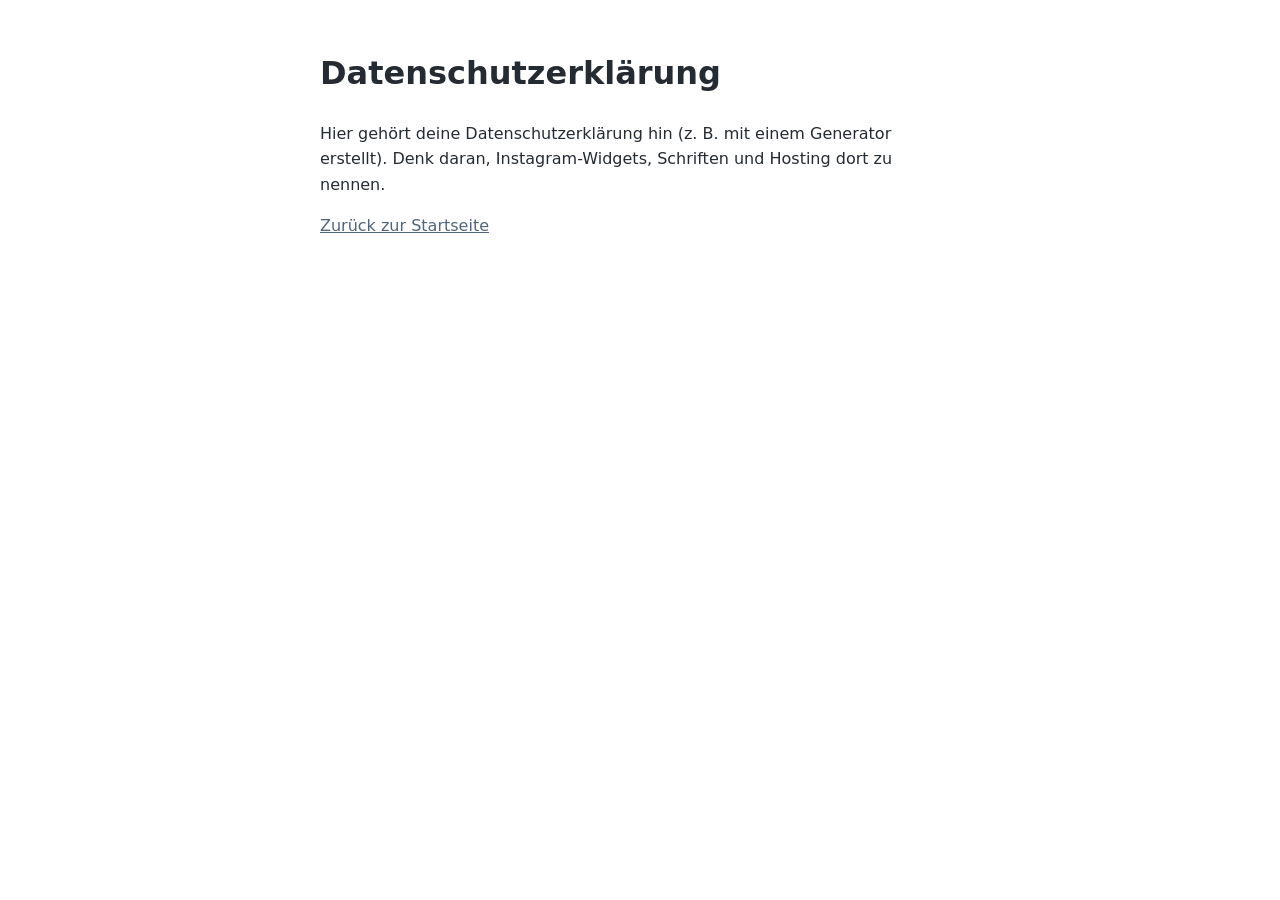
==== datenschutz.html @ 6e49df5f "Add files via upload" ====
<!DOCTYPE html>
<html lang="de"><head><meta charset="utf-8"><meta name="viewport" content="width=device-width, initial-scale=1"><title>Datenschutzerklärung | Ancient Bowls</title>
<style>body{font-family:system-ui,sans-serif;max-width:40rem;margin:3rem auto;padding:0 1.25rem;line-height:1.6;color:#252B33}a{color:#4E657D}</style></head>
<body><h1>Datenschutzerklärung</h1>
<p>Hier gehört deine Datenschutzerklärung hin (z. B. mit einem Generator erstellt). Denk daran, Instagram-Widgets, Schriften und Hosting dort zu nennen.</p>
<p><a href="index.html">Zurück zur Startseite</a></p></body></html>
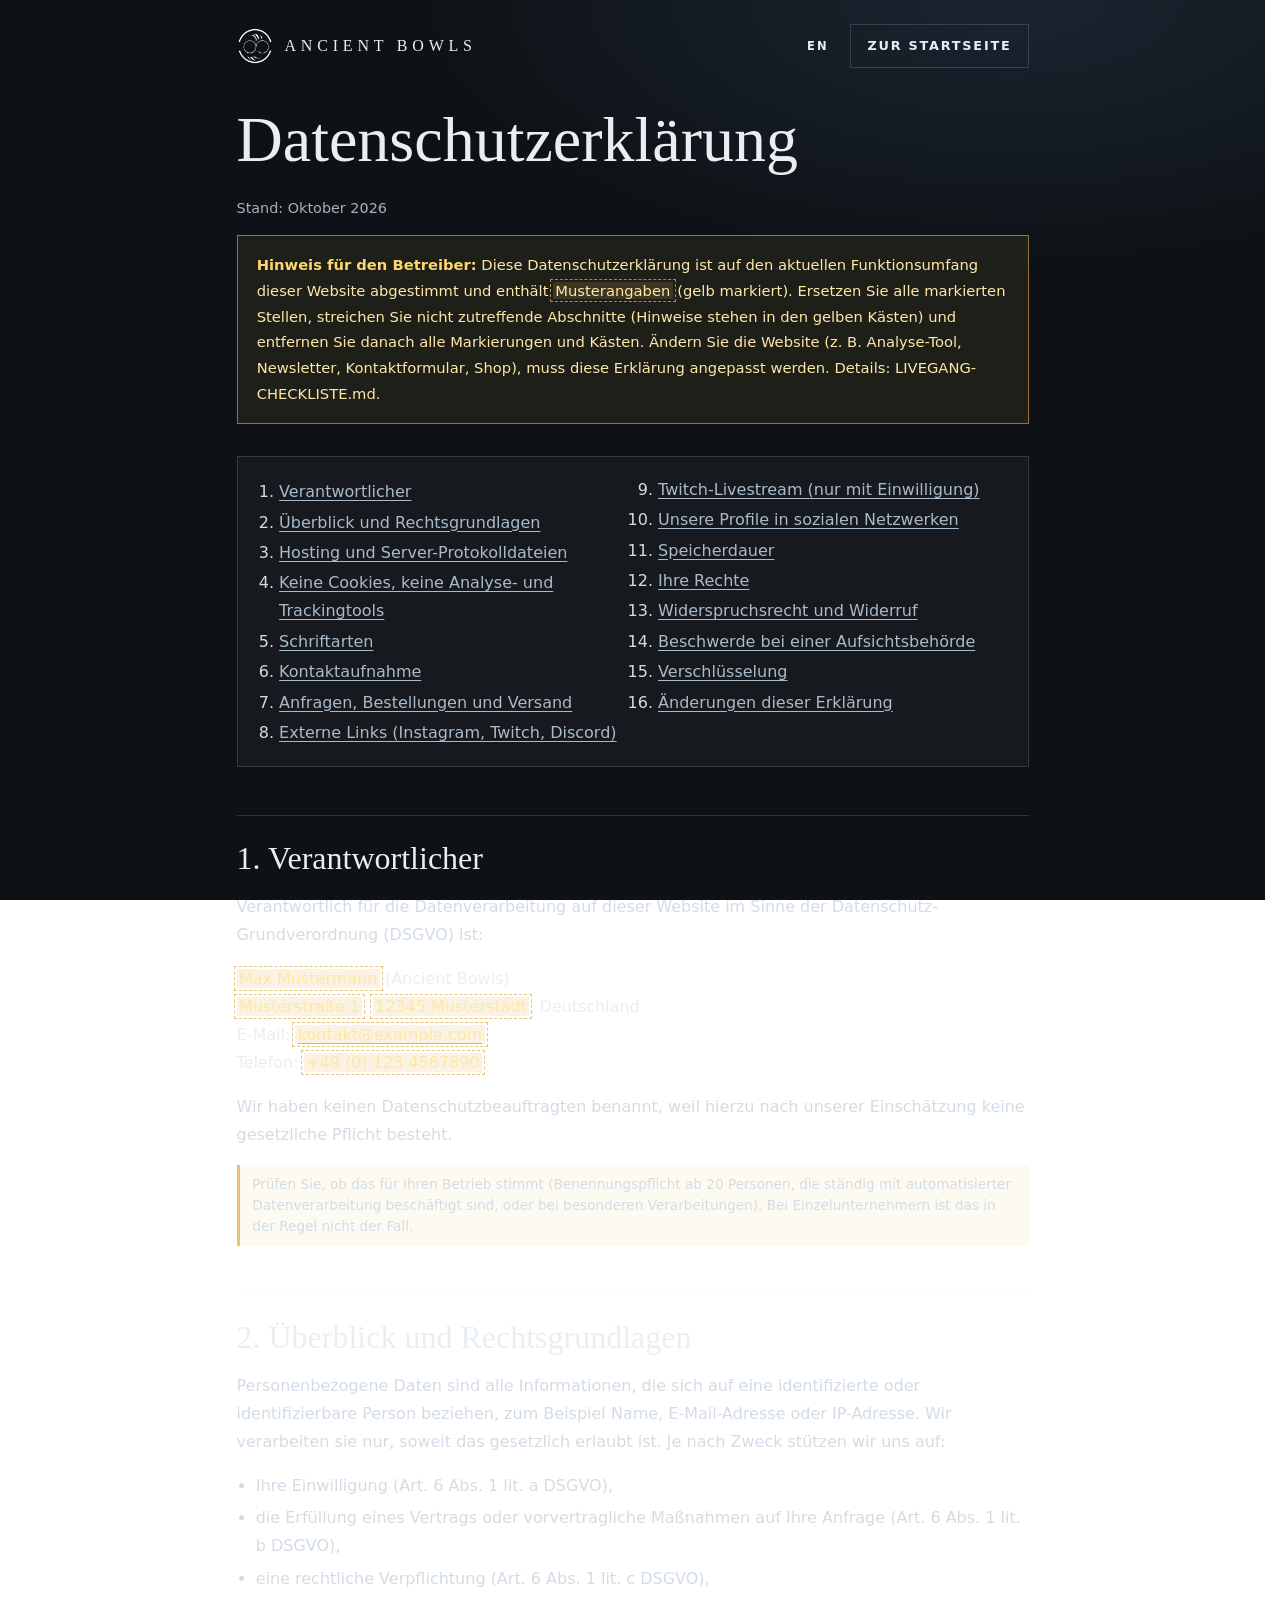
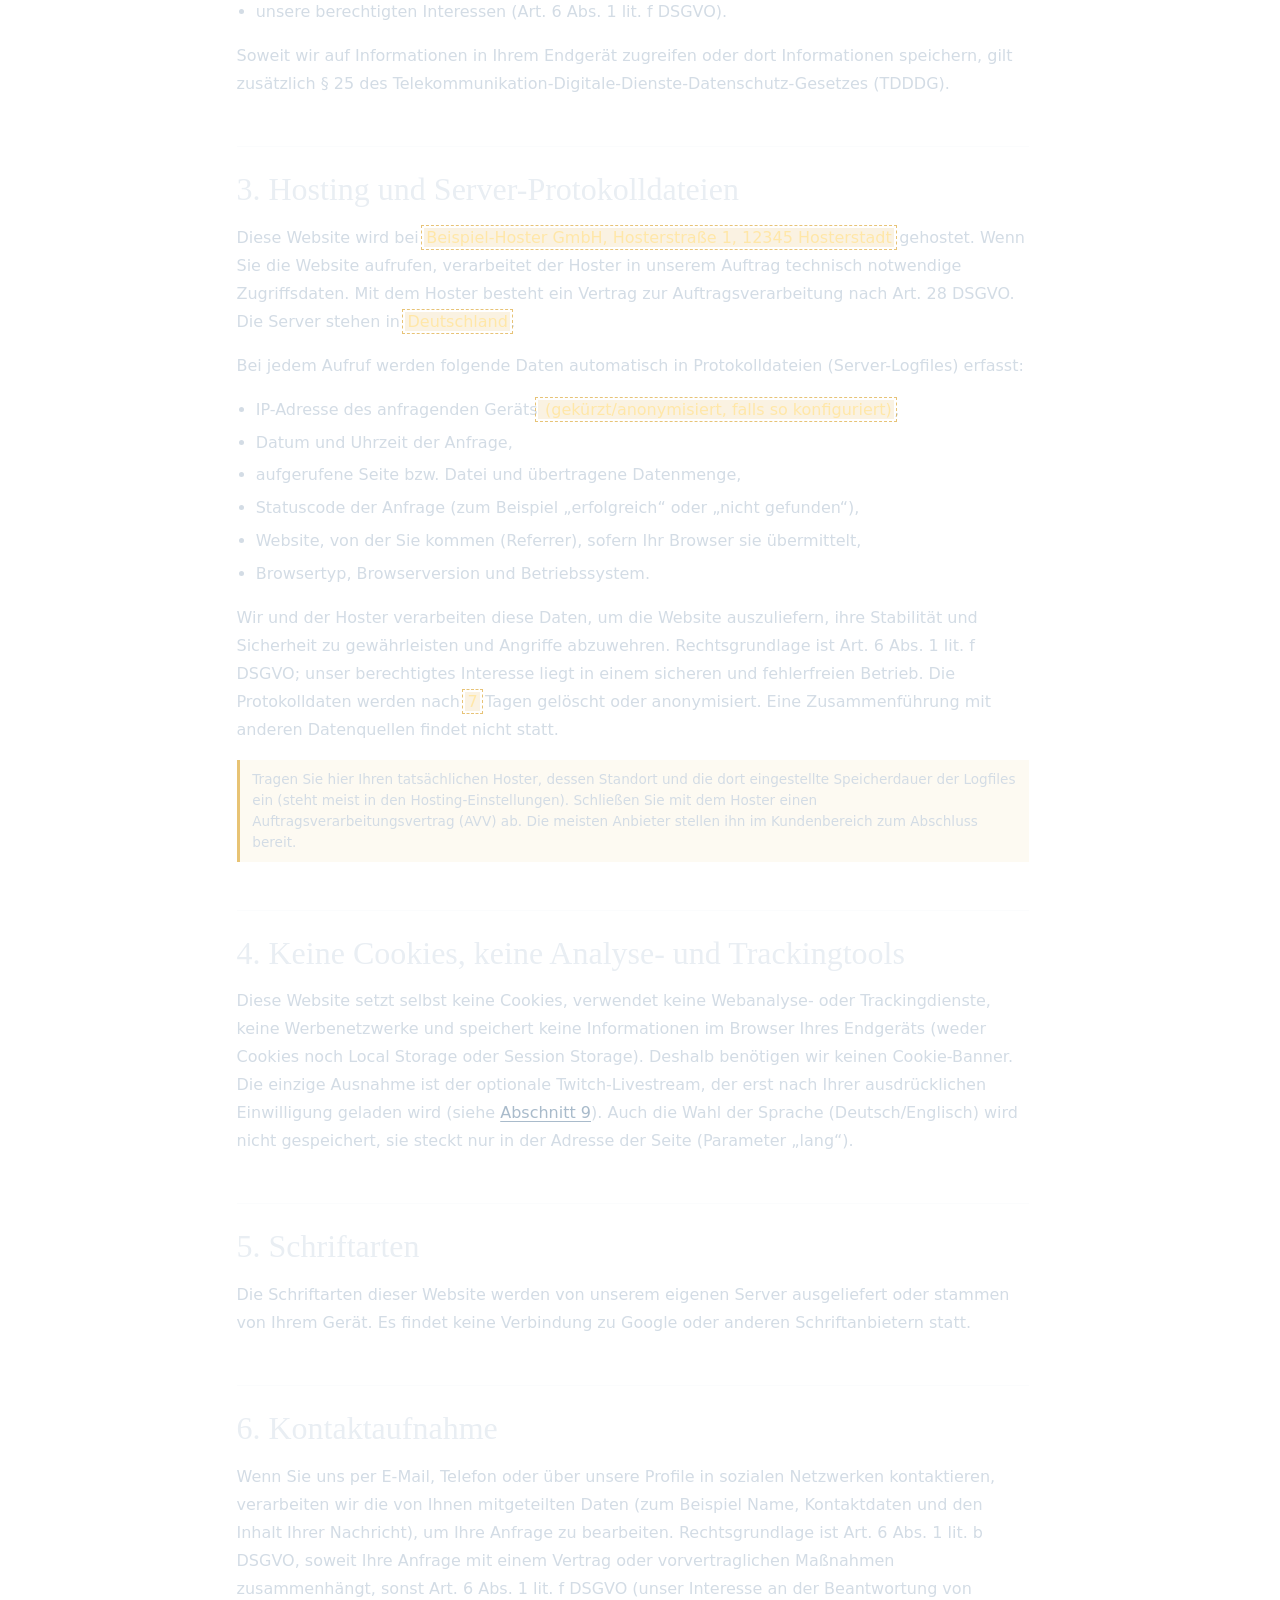
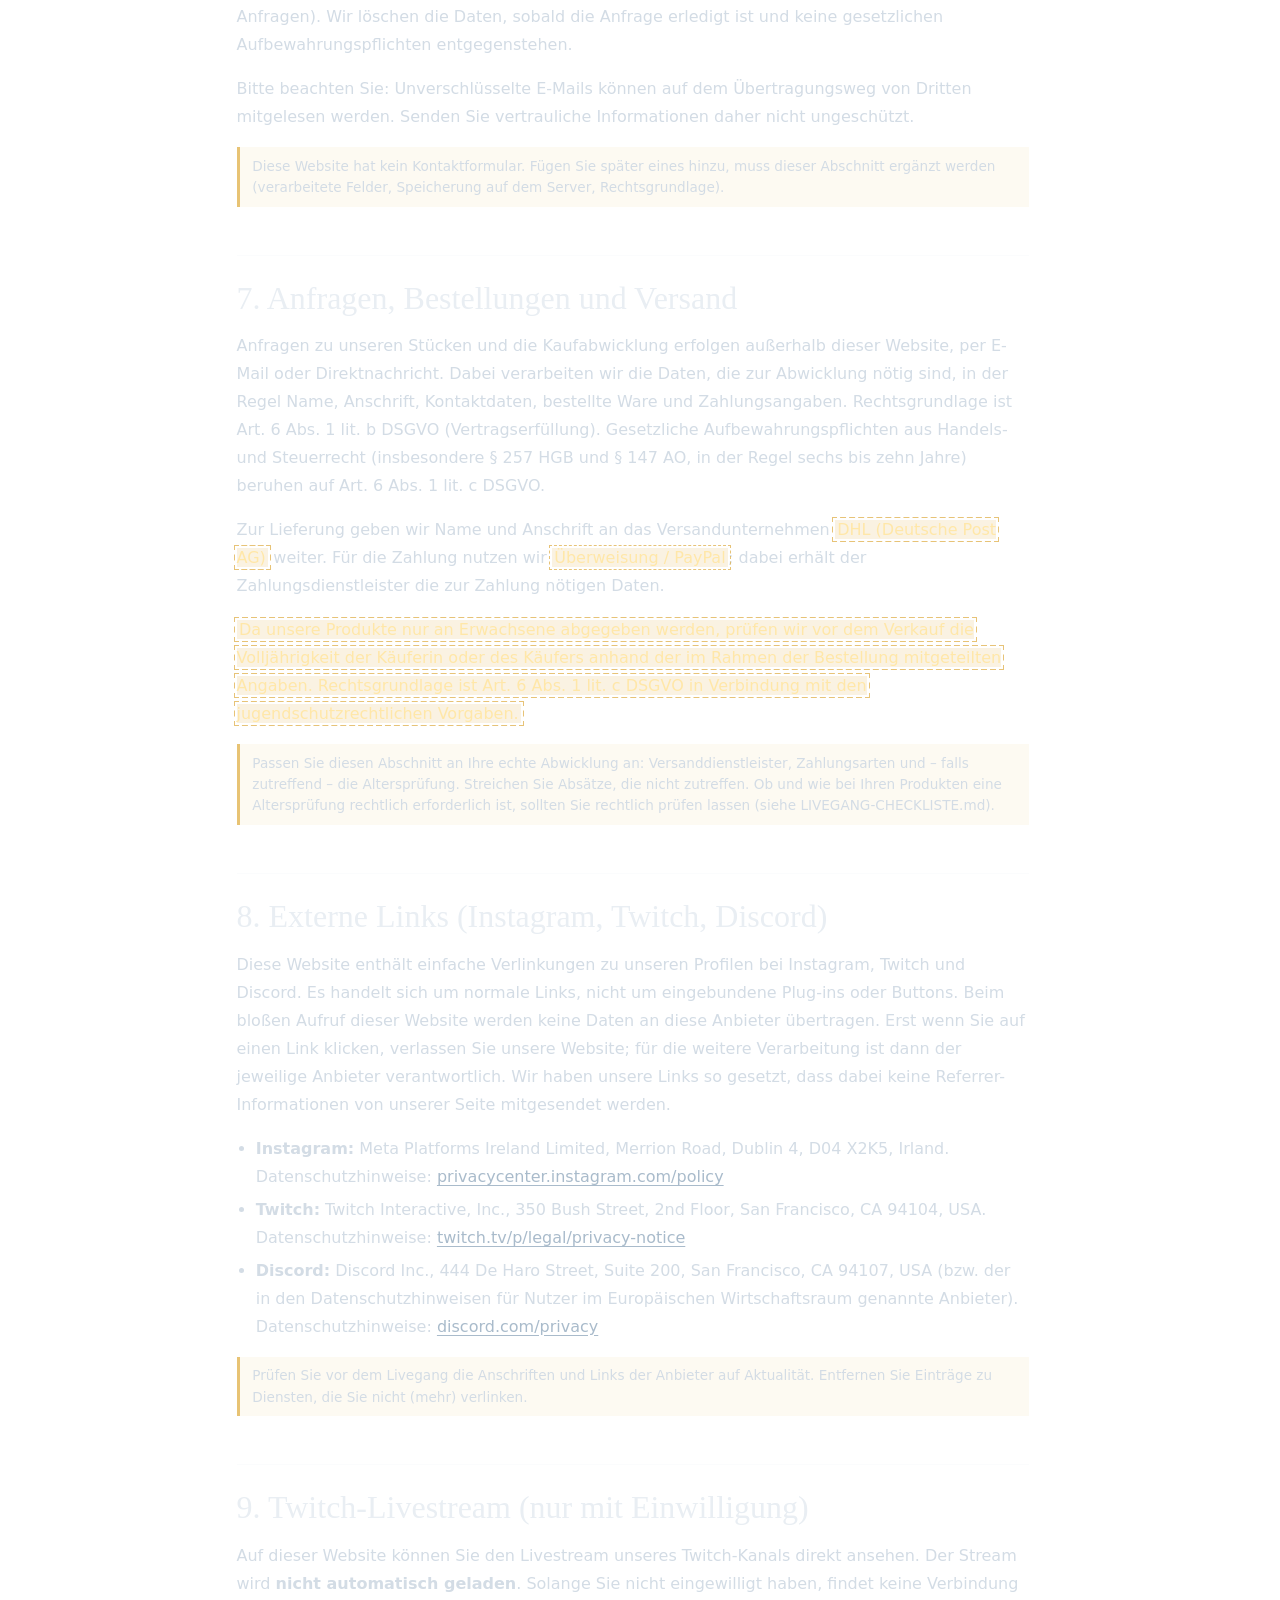
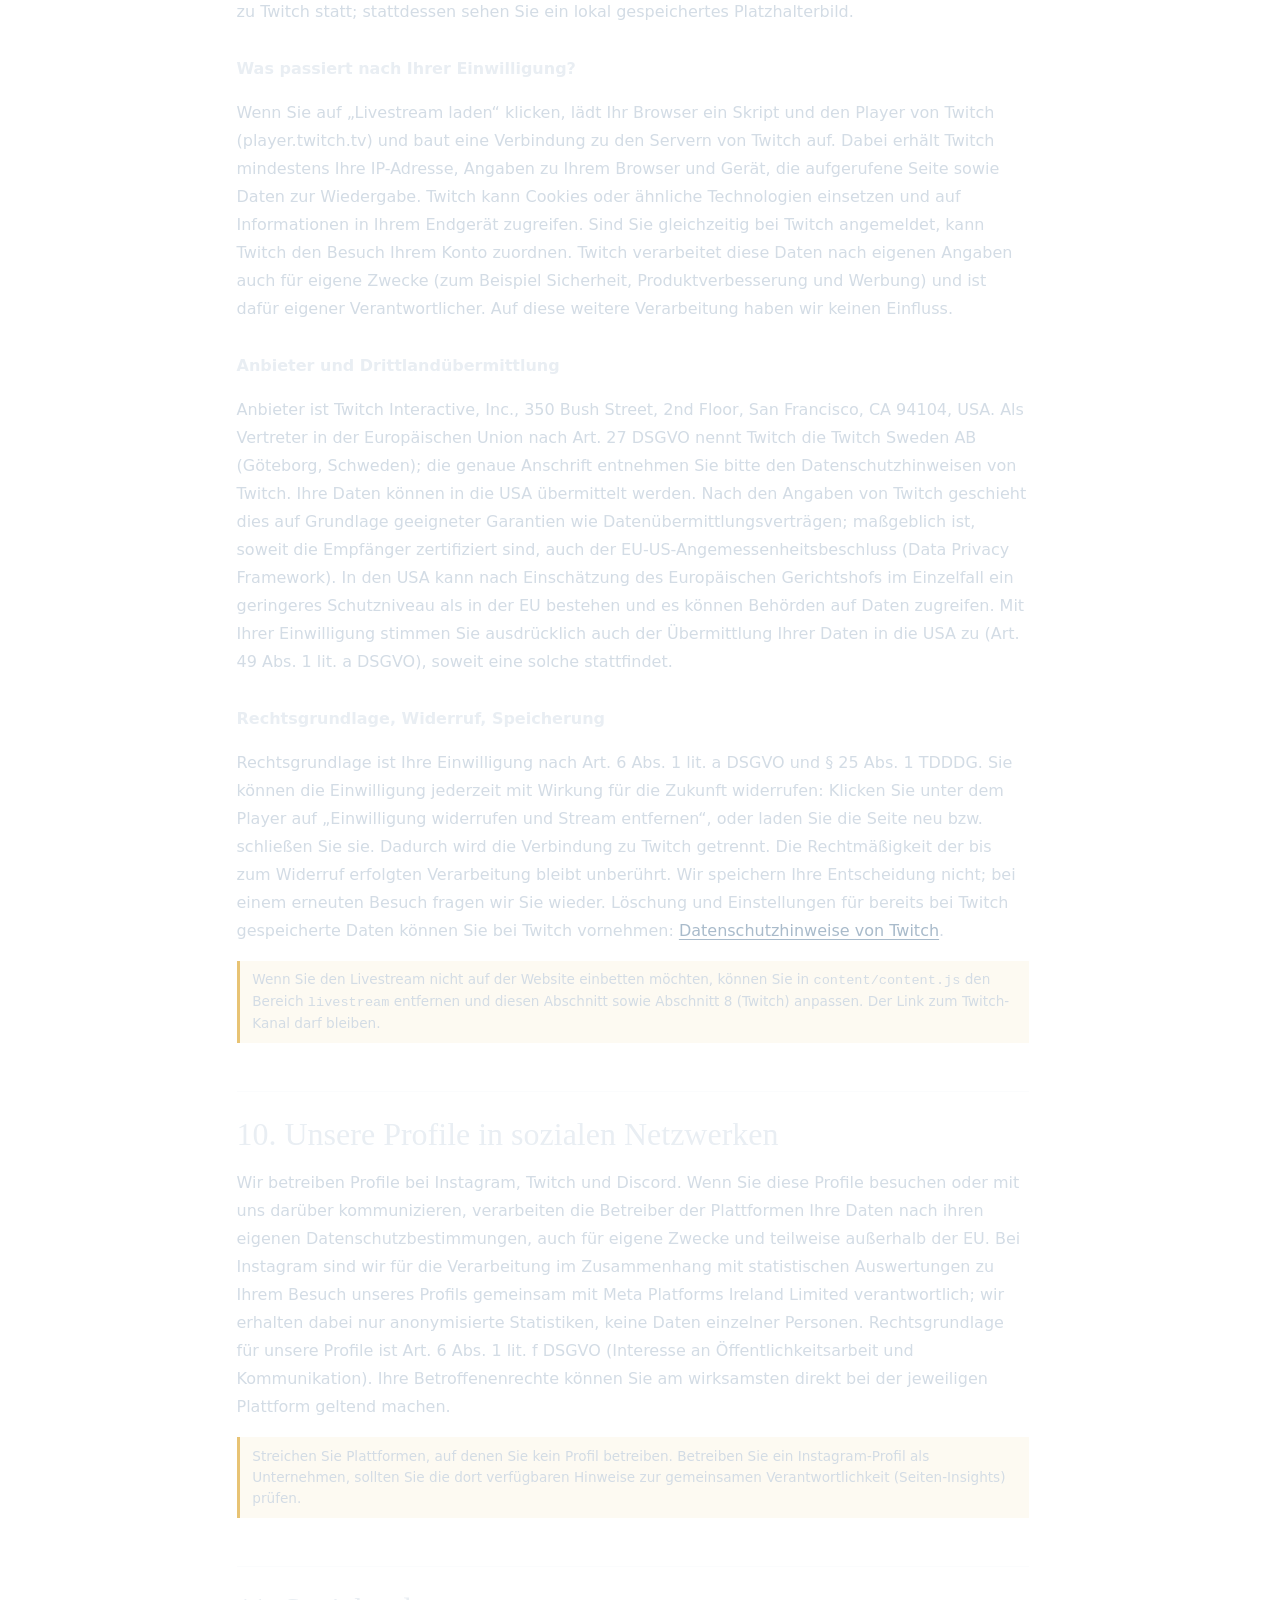
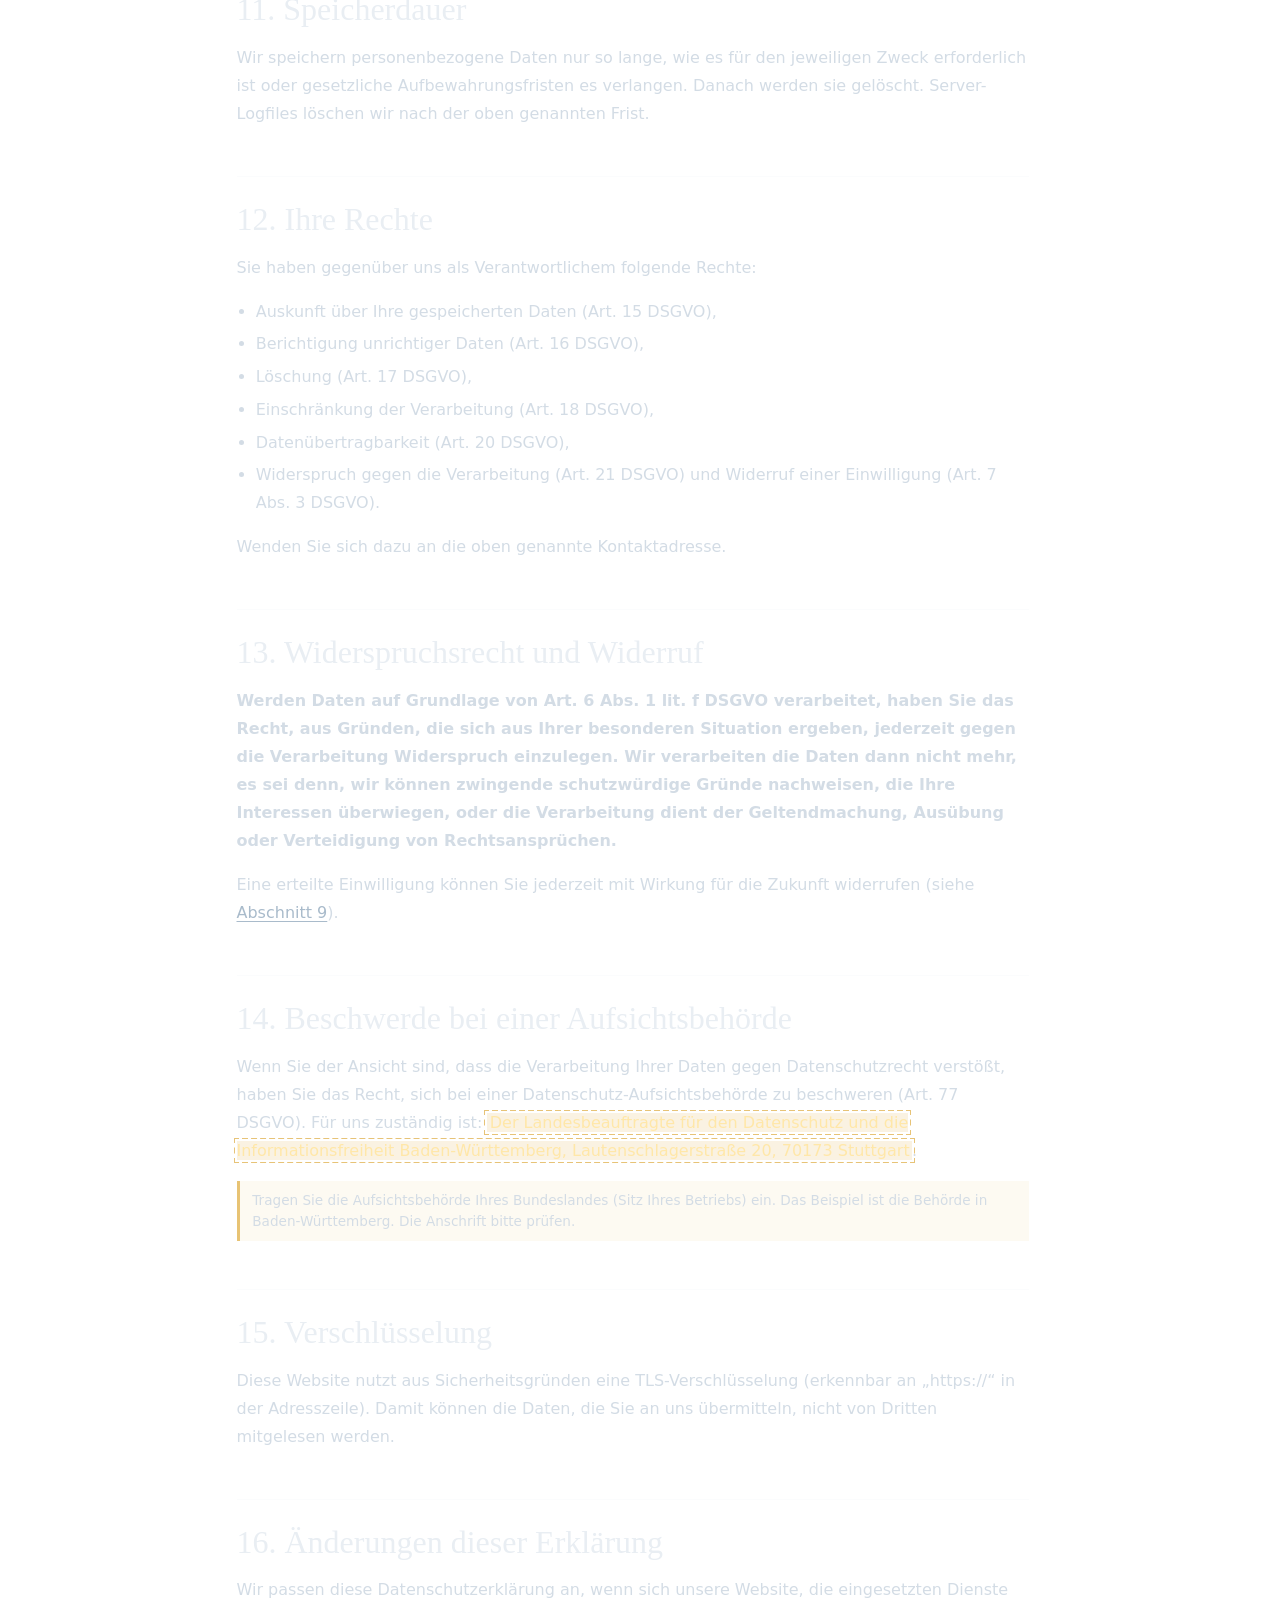
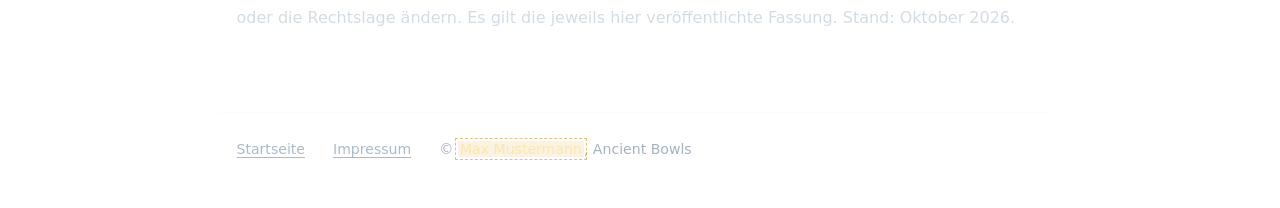
==== commit 57180e21: "Add files via upload" ====
--- a/datenschutz.html
+++ b/datenschutz.html
@@ -1,6 +1,161 @@
 <!DOCTYPE html>
-<html lang="de"><head><meta charset="utf-8"><meta name="viewport" content="width=device-width, initial-scale=1"><title>Datenschutzerklärung | Ancient Bowls</title>
-<style>body{font-family:system-ui,sans-serif;max-width:40rem;margin:3rem auto;padding:0 1.25rem;line-height:1.6;color:#252B33}a{color:#4E657D}</style></head>
-<body><h1>Datenschutzerklärung</h1>
-<p>Hier gehört deine Datenschutzerklärung hin (z. B. mit einem Generator erstellt). Denk daran, Instagram-Widgets, Schriften und Hosting dort zu nennen.</p>
-<p><a href="index.html">Zurück zur Startseite</a></p></body></html>
+<html lang="de">
+<head>
+  <meta charset="utf-8">
+  <meta name="viewport" content="width=device-width, initial-scale=1">
+  <title>Datenschutzerklärung | Ancient Bowls</title>
+  <meta name="description" content="Datenschutzerklärung von Ancient Bowls: Informationen zur Verarbeitung personenbezogener Daten.">
+  <meta name="theme-color" content="#0E1216">
+  <meta name="referrer" content="strict-origin-when-cross-origin">
+  <link rel="icon" href="favicon.ico" sizes="any">
+  <link rel="icon" href="images/favicon-32.png" type="image/png" sizes="32x32">
+  <link rel="apple-touch-icon" href="images/apple-touch-icon.png">
+  <!-- <link rel="stylesheet" href="css/fonts-lokal.css"> -->
+  <link rel="stylesheet" href="css/legal.css">
+</head>
+<body>
+  <a class="skip" href="#inhalt">Zum Inhalt springen</a>
+  <header class="legal-head">
+    <a class="brand" href="index.html" aria-label="Ancient Bowls, zur Startseite"><img src="images/logo.png" alt="" width="36" height="36"><span>Ancient Bowls</span></a>
+    <div class="legal-head-r"><a class="lang-link" href="privacy-policy.html" lang="en" hreflang="en" aria-label="English version">EN</a><a class="back" href="index.html">Zur Startseite</a></div>
+  </header>
+
+  <main class="legal" id="inhalt">
+    <h1>Datenschutzerklärung</h1>
+    <p class="stand">Stand: Oktober 2026</p>
+
+    <div class="dev-note"><strong>Hinweis für den Betreiber:</strong> Diese Datenschutzerklärung ist auf den aktuellen Funktionsumfang dieser Website abgestimmt und enthält <span class="ph">Musterangaben</span> (gelb markiert). Ersetzen Sie alle markierten Stellen, streichen Sie nicht zutreffende Abschnitte (Hinweise stehen in den gelben Kästen) und entfernen Sie danach alle Markierungen und Kästen. Ändern Sie die Website (z. B. Analyse-Tool, Newsletter, Kontaktformular, Shop), muss diese Erklärung angepasst werden. Details: LIVEGANG-CHECKLISTE.md.</div>
+
+    <nav class="toc" aria-label="Inhaltsverzeichnis">
+      <ol>
+        <li><a href="#verantwortlicher">Verantwortlicher</a></li>
+        <li><a href="#grundlagen">Überblick und Rechtsgrundlagen</a></li>
+        <li><a href="#hosting">Hosting und Server-Protokolldateien</a></li>
+        <li><a href="#cookies">Keine Cookies, keine Analyse- und Trackingtools</a></li>
+        <li><a href="#schriften">Schriftarten</a></li>
+        <li><a href="#kontakt">Kontaktaufnahme</a></li>
+        <li><a href="#bestellungen">Anfragen, Bestellungen und Versand</a></li>
+        <li><a href="#links">Externe Links (Instagram, Twitch, Discord)</a></li>
+        <li><a href="#twitch">Twitch-Livestream (nur mit Einwilligung)</a></li>
+        <li><a href="#social">Unsere Profile in sozialen Netzwerken</a></li>
+        <li><a href="#speicherdauer">Speicherdauer</a></li>
+        <li><a href="#rechte">Ihre Rechte</a></li>
+        <li><a href="#widerspruch">Widerspruchsrecht und Widerruf</a></li>
+        <li><a href="#beschwerde">Beschwerde bei einer Aufsichtsbehörde</a></li>
+        <li><a href="#tls">Verschlüsselung</a></li>
+        <li><a href="#aenderungen">Änderungen dieser Erklärung</a></li>
+      </ol>
+    </nav>
+
+    <h2 id="verantwortlicher">1. Verantwortlicher</h2>
+    <p>Verantwortlich für die Datenverarbeitung auf dieser Website im Sinne der Datenschutz-Grundverordnung (DSGVO) ist:</p>
+    <address>
+      <span class="ph">Max Mustermann</span> (Ancient Bowls)<br>
+      <span class="ph">Musterstraße 1</span>, <span class="ph">12345 Musterstadt</span>, Deutschland<br>
+      E-Mail: <a href="mailto:kontakt@example.com"><span class="ph">kontakt@example.com</span></a><br>
+      Telefon: <span class="ph">+49 (0) 123 4567890</span>
+    </address>
+    <p>Wir haben keinen Datenschutzbeauftragten benannt, weil hierzu nach unserer Einschätzung keine gesetzliche Pflicht besteht.</p>
+    <p class="dev-hint">Prüfen Sie, ob das für Ihren Betrieb stimmt (Benennungspflicht ab 20 Personen, die ständig mit automatisierter Datenverarbeitung beschäftigt sind, oder bei besonderen Verarbeitungen). Bei Einzelunternehmern ist das in der Regel nicht der Fall.</p>
+
+    <h2 id="grundlagen">2. Überblick und Rechtsgrundlagen</h2>
+    <p>Personenbezogene Daten sind alle Informationen, die sich auf eine identifizierte oder identifizierbare Person beziehen, zum Beispiel Name, E-Mail-Adresse oder IP-Adresse. Wir verarbeiten sie nur, soweit das gesetzlich erlaubt ist. Je nach Zweck stützen wir uns auf:</p>
+    <ul>
+      <li>Ihre Einwilligung (Art. 6 Abs. 1 lit. a DSGVO),</li>
+      <li>die Erfüllung eines Vertrags oder vorvertragliche Maßnahmen auf Ihre Anfrage (Art. 6 Abs. 1 lit. b DSGVO),</li>
+      <li>eine rechtliche Verpflichtung (Art. 6 Abs. 1 lit. c DSGVO),</li>
+      <li>unsere berechtigten Interessen (Art. 6 Abs. 1 lit. f DSGVO).</li>
+    </ul>
+    <p>Soweit wir auf Informationen in Ihrem Endgerät zugreifen oder dort Informationen speichern, gilt zusätzlich § 25 des Telekommunikation-Digitale-Dienste-Datenschutz-Gesetzes (TDDDG).</p>
+
+    <h2 id="hosting">3. Hosting und Server-Protokolldateien</h2>
+    <p>Diese Website wird bei <span class="ph">Beispiel-Hoster GmbH, Hosterstraße 1, 12345 Hosterstadt</span> gehostet. Wenn Sie die Website aufrufen, verarbeitet der Hoster in unserem Auftrag technisch notwendige Zugriffsdaten. Mit dem Hoster besteht ein Vertrag zur Auftragsverarbeitung nach Art. 28 DSGVO. Die Server stehen in <span class="ph">Deutschland</span>.</p>
+    <p>Bei jedem Aufruf werden folgende Daten automatisch in Protokolldateien (Server-Logfiles) erfasst:</p>
+    <ul>
+      <li>IP-Adresse des anfragenden Geräts<span class="ph"> (gekürzt/anonymisiert, falls so konfiguriert)</span>,</li>
+      <li>Datum und Uhrzeit der Anfrage,</li>
+      <li>aufgerufene Seite bzw. Datei und übertragene Datenmenge,</li>
+      <li>Statuscode der Anfrage (zum Beispiel „erfolgreich“ oder „nicht gefunden“),</li>
+      <li>Website, von der Sie kommen (Referrer), sofern Ihr Browser sie übermittelt,</li>
+      <li>Browsertyp, Browserversion und Betriebssystem.</li>
+    </ul>
+    <p>Wir und der Hoster verarbeiten diese Daten, um die Website auszuliefern, ihre Stabilität und Sicherheit zu gewährleisten und Angriffe abzuwehren. Rechtsgrundlage ist Art. 6 Abs. 1 lit. f DSGVO; unser berechtigtes Interesse liegt in einem sicheren und fehlerfreien Betrieb. Die Protokolldaten werden nach <span class="ph">7</span> Tagen gelöscht oder anonymisiert. Eine Zusammenführung mit anderen Datenquellen findet nicht statt.</p>
+    <p class="dev-hint">Tragen Sie hier Ihren tatsächlichen Hoster, dessen Standort und die dort eingestellte Speicherdauer der Logfiles ein (steht meist in den Hosting-Einstellungen). Schließen Sie mit dem Hoster einen Auftragsverarbeitungsvertrag (AVV) ab. Die meisten Anbieter stellen ihn im Kundenbereich zum Abschluss bereit.</p>
+
+    <h2 id="cookies">4. Keine Cookies, keine Analyse- und Trackingtools</h2>
+    <p>Diese Website setzt selbst keine Cookies, verwendet keine Webanalyse- oder Trackingdienste, keine Werbenetzwerke und speichert keine Informationen im Browser Ihres Endgeräts (weder Cookies noch Local Storage oder Session Storage). Deshalb benötigen wir keinen Cookie-Banner. Die einzige Ausnahme ist der optionale Twitch-Livestream, der erst nach Ihrer ausdrücklichen Einwilligung geladen wird (siehe <a href="#twitch">Abschnitt 9</a>). Auch die Wahl der Sprache (Deutsch/Englisch) wird nicht gespeichert, sie steckt nur in der Adresse der Seite (Parameter „lang“).</p>
+
+    <h2 id="schriften">5. Schriftarten</h2>
+    <p>Die Schriftarten dieser Website werden von unserem eigenen Server ausgeliefert oder stammen von Ihrem Gerät. Es findet keine Verbindung zu Google oder anderen Schriftanbietern statt.</p>
+
+    <h2 id="kontakt">6. Kontaktaufnahme</h2>
+    <p>Wenn Sie uns per E-Mail, Telefon oder über unsere Profile in sozialen Netzwerken kontaktieren, verarbeiten wir die von Ihnen mitgeteilten Daten (zum Beispiel Name, Kontaktdaten und den Inhalt Ihrer Nachricht), um Ihre Anfrage zu bearbeiten. Rechtsgrundlage ist Art. 6 Abs. 1 lit. b DSGVO, soweit Ihre Anfrage mit einem Vertrag oder vorvertraglichen Maßnahmen zusammenhängt, sonst Art. 6 Abs. 1 lit. f DSGVO (unser Interesse an der Beantwortung von Anfragen). Wir löschen die Daten, sobald die Anfrage erledigt ist und keine gesetzlichen Aufbewahrungspflichten entgegenstehen.</p>
+    <p>Bitte beachten Sie: Unverschlüsselte E-Mails können auf dem Übertragungsweg von Dritten mitgelesen werden. Senden Sie vertrauliche Informationen daher nicht ungeschützt.</p>
+    <p class="dev-hint">Diese Website hat kein Kontaktformular. Fügen Sie später eines hinzu, muss dieser Abschnitt ergänzt werden (verarbeitete Felder, Speicherung auf dem Server, Rechtsgrundlage).</p>
+
+    <h2 id="bestellungen">7. Anfragen, Bestellungen und Versand</h2>
+    <p>Anfragen zu unseren Stücken und die Kaufabwicklung erfolgen außerhalb dieser Website, per E-Mail oder Direktnachricht. Dabei verarbeiten wir die Daten, die zur Abwicklung nötig sind, in der Regel Name, Anschrift, Kontaktdaten, bestellte Ware und Zahlungsangaben. Rechtsgrundlage ist Art. 6 Abs. 1 lit. b DSGVO (Vertragserfüllung). Gesetzliche Aufbewahrungspflichten aus Handels- und Steuerrecht (insbesondere § 257 HGB und § 147 AO, in der Regel sechs bis zehn Jahre) beruhen auf Art. 6 Abs. 1 lit. c DSGVO.</p>
+    <p>Zur Lieferung geben wir Name und Anschrift an das Versandunternehmen <span class="ph">DHL (Deutsche Post AG)</span> weiter. Für die Zahlung nutzen wir <span class="ph">Überweisung / PayPal</span>; dabei erhält der Zahlungsdienstleister die zur Zahlung nötigen Daten.</p>
+    <p><span class="ph">Da unsere Produkte nur an Erwachsene abgegeben werden, prüfen wir vor dem Verkauf die Volljährigkeit der Käuferin oder des Käufers anhand der im Rahmen der Bestellung mitgeteilten Angaben. Rechtsgrundlage ist Art. 6 Abs. 1 lit. c DSGVO in Verbindung mit den jugendschutzrechtlichen Vorgaben.</span></p>
+    <p class="dev-hint">Passen Sie diesen Abschnitt an Ihre echte Abwicklung an: Versanddienstleister, Zahlungsarten und – falls zutreffend – die Altersprüfung. Streichen Sie Absätze, die nicht zutreffen. Ob und wie bei Ihren Produkten eine Altersprüfung rechtlich erforderlich ist, sollten Sie rechtlich prüfen lassen (siehe LIVEGANG-CHECKLISTE.md).</p>
+
+    <h2 id="links">8. Externe Links (Instagram, Twitch, Discord)</h2>
+    <p>Diese Website enthält einfache Verlinkungen zu unseren Profilen bei Instagram, Twitch und Discord. Es handelt sich um normale Links, nicht um eingebundene Plug-ins oder Buttons. Beim bloßen Aufruf dieser Website werden keine Daten an diese Anbieter übertragen. Erst wenn Sie auf einen Link klicken, verlassen Sie unsere Website; für die weitere Verarbeitung ist dann der jeweilige Anbieter verantwortlich. Wir haben unsere Links so gesetzt, dass dabei keine Referrer-Informationen von unserer Seite mitgesendet werden.</p>
+    <ul>
+      <li><strong>Instagram:</strong> Meta Platforms Ireland Limited, Merrion Road, Dublin 4, D04 X2K5, Irland. Datenschutzhinweise: <a href="https://privacycenter.instagram.com/policy" rel="noopener noreferrer" target="_blank">privacycenter.instagram.com/policy</a></li>
+      <li><strong>Twitch:</strong> Twitch Interactive, Inc., 350 Bush Street, 2nd Floor, San Francisco, CA 94104, USA. Datenschutzhinweise: <a href="https://www.twitch.tv/p/legal/privacy-notice/" rel="noopener noreferrer" target="_blank">twitch.tv/p/legal/privacy-notice</a></li>
+      <li><strong>Discord:</strong> Discord Inc., 444 De Haro Street, Suite 200, San Francisco, CA 94107, USA (bzw. der in den Datenschutzhinweisen für Nutzer im Europäischen Wirtschaftsraum genannte Anbieter). Datenschutzhinweise: <a href="https://discord.com/privacy" rel="noopener noreferrer" target="_blank">discord.com/privacy</a></li>
+    </ul>
+    <p class="dev-hint">Prüfen Sie vor dem Livegang die Anschriften und Links der Anbieter auf Aktualität. Entfernen Sie Einträge zu Diensten, die Sie nicht (mehr) verlinken.</p>
+
+    <h2 id="twitch">9. Twitch-Livestream (nur mit Einwilligung)</h2>
+    <p>Auf dieser Website können Sie den Livestream unseres Twitch-Kanals direkt ansehen. Der Stream wird <strong>nicht automatisch geladen</strong>. Solange Sie nicht eingewilligt haben, findet keine Verbindung zu Twitch statt; stattdessen sehen Sie ein lokal gespeichertes Platzhalterbild.</p>
+    <h3>Was passiert nach Ihrer Einwilligung?</h3>
+    <p>Wenn Sie auf „Livestream laden“ klicken, lädt Ihr Browser ein Skript und den Player von Twitch (player.twitch.tv) und baut eine Verbindung zu den Servern von Twitch auf. Dabei erhält Twitch mindestens Ihre IP-Adresse, Angaben zu Ihrem Browser und Gerät, die aufgerufene Seite sowie Daten zur Wiedergabe. Twitch kann Cookies oder ähnliche Technologien einsetzen und auf Informationen in Ihrem Endgerät zugreifen. Sind Sie gleichzeitig bei Twitch angemeldet, kann Twitch den Besuch Ihrem Konto zuordnen. Twitch verarbeitet diese Daten nach eigenen Angaben auch für eigene Zwecke (zum Beispiel Sicherheit, Produktverbesserung und Werbung) und ist dafür eigener Verantwortlicher. Auf diese weitere Verarbeitung haben wir keinen Einfluss.</p>
+    <h3>Anbieter und Drittlandübermittlung</h3>
+    <p>Anbieter ist Twitch Interactive, Inc., 350 Bush Street, 2nd Floor, San Francisco, CA 94104, USA. Als Vertreter in der Europäischen Union nach Art. 27 DSGVO nennt Twitch die Twitch Sweden AB (Göteborg, Schweden); die genaue Anschrift entnehmen Sie bitte den Datenschutzhinweisen von Twitch. Ihre Daten können in die USA übermittelt werden. Nach den Angaben von Twitch geschieht dies auf Grundlage geeigneter Garantien wie Datenübermittlungsverträgen; maßgeblich ist, soweit die Empfänger zertifiziert sind, auch der EU-US-Angemessenheitsbeschluss (Data Privacy Framework). In den USA kann nach Einschätzung des Europäischen Gerichtshofs im Einzelfall ein geringeres Schutzniveau als in der EU bestehen und es können Behörden auf Daten zugreifen. Mit Ihrer Einwilligung stimmen Sie ausdrücklich auch der Übermittlung Ihrer Daten in die USA zu (Art. 49 Abs. 1 lit. a DSGVO), soweit eine solche stattfindet.</p>
+    <h3>Rechtsgrundlage, Widerruf, Speicherung</h3>
+    <p>Rechtsgrundlage ist Ihre Einwilligung nach Art. 6 Abs. 1 lit. a DSGVO und § 25 Abs. 1 TDDDG. Sie können die Einwilligung jederzeit mit Wirkung für die Zukunft widerrufen: Klicken Sie unter dem Player auf „Einwilligung widerrufen und Stream entfernen“, oder laden Sie die Seite neu bzw. schließen Sie sie. Dadurch wird die Verbindung zu Twitch getrennt. Die Rechtmäßigkeit der bis zum Widerruf erfolgten Verarbeitung bleibt unberührt. Wir speichern Ihre Entscheidung nicht; bei einem erneuten Besuch fragen wir Sie wieder. Löschung und Einstellungen für bereits bei Twitch gespeicherte Daten können Sie bei Twitch vornehmen: <a href="https://www.twitch.tv/p/legal/privacy-notice/" rel="noopener noreferrer" target="_blank">Datenschutzhinweise von Twitch</a>.</p>
+    <p class="dev-hint">Wenn Sie den Livestream nicht auf der Website einbetten möchten, können Sie in <code>content/content.js</code> den Bereich <code>livestream</code> entfernen und diesen Abschnitt sowie Abschnitt 8 (Twitch) anpassen. Der Link zum Twitch-Kanal darf bleiben.</p>
+
+    <h2 id="social">10. Unsere Profile in sozialen Netzwerken</h2>
+    <p>Wir betreiben Profile bei Instagram, Twitch und Discord. Wenn Sie diese Profile besuchen oder mit uns darüber kommunizieren, verarbeiten die Betreiber der Plattformen Ihre Daten nach ihren eigenen Datenschutzbestimmungen, auch für eigene Zwecke und teilweise außerhalb der EU. Bei Instagram sind wir für die Verarbeitung im Zusammenhang mit statistischen Auswertungen zu Ihrem Besuch unseres Profils gemeinsam mit Meta Platforms Ireland Limited verantwortlich; wir erhalten dabei nur anonymisierte Statistiken, keine Daten einzelner Personen. Rechtsgrundlage für unsere Profile ist Art. 6 Abs. 1 lit. f DSGVO (Interesse an Öffentlichkeitsarbeit und Kommunikation). Ihre Betroffenenrechte können Sie am wirksamsten direkt bei der jeweiligen Plattform geltend machen.</p>
+    <p class="dev-hint">Streichen Sie Plattformen, auf denen Sie kein Profil betreiben. Betreiben Sie ein Instagram-Profil als Unternehmen, sollten Sie die dort verfügbaren Hinweise zur gemeinsamen Verantwortlichkeit (Seiten-Insights) prüfen.</p>
+
+    <h2 id="speicherdauer">11. Speicherdauer</h2>
+    <p>Wir speichern personenbezogene Daten nur so lange, wie es für den jeweiligen Zweck erforderlich ist oder gesetzliche Aufbewahrungsfristen es verlangen. Danach werden sie gelöscht. Server-Logfiles löschen wir nach der oben genannten Frist.</p>
+
+    <h2 id="rechte">12. Ihre Rechte</h2>
+    <p>Sie haben gegenüber uns als Verantwortlichem folgende Rechte:</p>
+    <ul>
+      <li>Auskunft über Ihre gespeicherten Daten (Art. 15 DSGVO),</li>
+      <li>Berichtigung unrichtiger Daten (Art. 16 DSGVO),</li>
+      <li>Löschung (Art. 17 DSGVO),</li>
+      <li>Einschränkung der Verarbeitung (Art. 18 DSGVO),</li>
+      <li>Datenübertragbarkeit (Art. 20 DSGVO),</li>
+      <li>Widerspruch gegen die Verarbeitung (Art. 21 DSGVO) und Widerruf einer Einwilligung (Art. 7 Abs. 3 DSGVO).</li>
+    </ul>
+    <p>Wenden Sie sich dazu an die oben genannte Kontaktadresse.</p>
+
+    <h2 id="widerspruch">13. Widerspruchsrecht und Widerruf</h2>
+    <p><strong>Werden Daten auf Grundlage von Art. 6 Abs. 1 lit. f DSGVO verarbeitet, haben Sie das Recht, aus Gründen, die sich aus Ihrer besonderen Situation ergeben, jederzeit gegen die Verarbeitung Widerspruch einzulegen. Wir verarbeiten die Daten dann nicht mehr, es sei denn, wir können zwingende schutzwürdige Gründe nachweisen, die Ihre Interessen überwiegen, oder die Verarbeitung dient der Geltendmachung, Ausübung oder Verteidigung von Rechtsansprüchen.</strong></p>
+    <p>Eine erteilte Einwilligung können Sie jederzeit mit Wirkung für die Zukunft widerrufen (siehe <a href="#twitch">Abschnitt 9</a>).</p>
+
+    <h2 id="beschwerde">14. Beschwerde bei einer Aufsichtsbehörde</h2>
+    <p>Wenn Sie der Ansicht sind, dass die Verarbeitung Ihrer Daten gegen Datenschutzrecht verstößt, haben Sie das Recht, sich bei einer Datenschutz-Aufsichtsbehörde zu beschweren (Art. 77 DSGVO). Für uns zuständig ist: <span class="ph">Der Landesbeauftragte für den Datenschutz und die Informationsfreiheit Baden-Württemberg, Lautenschlagerstraße 20, 70173 Stuttgart</span>.</p>
+    <p class="dev-hint">Tragen Sie die Aufsichtsbehörde Ihres Bundeslandes (Sitz Ihres Betriebs) ein. Das Beispiel ist die Behörde in Baden-Württemberg. Die Anschrift bitte prüfen.</p>
+
+    <h2 id="tls">15. Verschlüsselung</h2>
+    <p>Diese Website nutzt aus Sicherheitsgründen eine TLS-Verschlüsselung (erkennbar an „https://“ in der Adresszeile). Damit können die Daten, die Sie an uns übermitteln, nicht von Dritten mitgelesen werden.</p>
+
+    <h2 id="aenderungen">16. Änderungen dieser Erklärung</h2>
+    <p>Wir passen diese Datenschutzerklärung an, wenn sich unsere Website, die eingesetzten Dienste oder die Rechtslage ändern. Es gilt die jeweils hier veröffentlichte Fassung. Stand: Oktober 2026.</p>
+  </main>
+
+  <footer class="legal-foot">
+    <a href="index.html">Startseite</a>
+    <a href="impressum.html">Impressum</a>
+    <span>&copy; <span class="ph">Max Mustermann</span>, Ancient Bowls</span>
+  </footer>
+</body>
+</html>
--- a/css/fonts-lokal.css
+++ b/css/fonts-lokal.css
@@ -0,0 +1,25 @@
+/* ============================================================
+   Lokale Schriften (optional, datenschutzfreundlich)
+   Ohne diese Datei nutzt die Seite Systemschriften (Georgia / System-Sans).
+   Mit diesen Schriften sieht die Seite wie im Entwurf aus.
+
+   Anleitung: siehe fonts/LIESMICH.txt
+   Danach in index.html (und impressum.html, datenschutz.html) die
+   auskommentierte Zeile <link rel="stylesheet" href="css/fonts-lokal.css">
+   aktivieren (Kommentarzeichen entfernen).
+   Beide Schriften stehen unter der SIL Open Font License (OFL) und dürfen
+   lokal gehostet werden.
+   ============================================================ */
+
+@font-face { font-family: 'Cormorant Garamond'; font-style: normal; font-weight: 300; font-display: swap; src: url('../fonts/CormorantGaramond-Light.woff2') format('woff2'); }
+@font-face { font-family: 'Cormorant Garamond'; font-style: normal; font-weight: 400; font-display: swap; src: url('../fonts/CormorantGaramond-Regular.woff2') format('woff2'); }
+@font-face { font-family: 'Cormorant Garamond'; font-style: normal; font-weight: 500; font-display: swap; src: url('../fonts/CormorantGaramond-Medium.woff2') format('woff2'); }
+@font-face { font-family: 'Cormorant Garamond'; font-style: normal; font-weight: 600; font-display: swap; src: url('../fonts/CormorantGaramond-SemiBold.woff2') format('woff2'); }
+@font-face { font-family: 'Cormorant Garamond'; font-style: italic; font-weight: 300; font-display: swap; src: url('../fonts/CormorantGaramond-LightItalic.woff2') format('woff2'); }
+@font-face { font-family: 'Cormorant Garamond'; font-style: italic; font-weight: 400; font-display: swap; src: url('../fonts/CormorantGaramond-Italic.woff2') format('woff2'); }
+@font-face { font-family: 'Cormorant Garamond'; font-style: italic; font-weight: 500; font-display: swap; src: url('../fonts/CormorantGaramond-MediumItalic.woff2') format('woff2'); }
+
+@font-face { font-family: 'Manrope'; font-style: normal; font-weight: 400; font-display: swap; src: url('../fonts/Manrope-Regular.woff2') format('woff2'); }
+@font-face { font-family: 'Manrope'; font-style: normal; font-weight: 500; font-display: swap; src: url('../fonts/Manrope-Medium.woff2') format('woff2'); }
+@font-face { font-family: 'Manrope'; font-style: normal; font-weight: 600; font-display: swap; src: url('../fonts/Manrope-SemiBold.woff2') format('woff2'); }
+@font-face { font-family: 'Manrope'; font-style: normal; font-weight: 700; font-display: swap; src: url('../fonts/Manrope-Bold.woff2') format('woff2'); }
--- a/css/legal.css
+++ b/css/legal.css
@@ -0,0 +1,58 @@
+/* ============================================================
+   Gestaltung der Rechtsseiten (Impressum, Datenschutz)
+   ============================================================ */
+:root { --ink: #0E1216; --text: #E9EEF3; --muted: #A5B2BF; --line: rgba(231, 236, 241, .16); --accent: #A9BBCB;
+  --font-display: 'Cormorant Garamond', 'Cormorant', Georgia, 'Times New Roman', serif;
+  --font-body: 'Manrope', system-ui, -apple-system, 'Segoe UI', Roboto, sans-serif; }
+*, *::before, *::after { box-sizing: border-box; }
+html { scroll-behavior: smooth; scrollbar-gutter: stable; scroll-padding-top: 1.5rem; -webkit-text-size-adjust: 100%; }
+body { margin: 0; background: radial-gradient(80% 50% at 80% 0%, #1a2430 0%, var(--ink) 60%); background-attachment: fixed; color: var(--text); font-family: var(--font-body); font-size: 1rem; line-height: 1.75; }
+a { color: var(--accent); text-underline-offset: 3px; }
+a:hover { color: #fff; }
+:focus-visible { outline: 2px solid #7F98B1; outline-offset: 3px; }
+.skip { position: absolute; left: 1rem; top: -4rem; background: #E9EEF3; color: #0E1216; padding: .6rem 1rem; z-index: 10; }
+.skip:focus { top: 1rem; }
+
+.legal-head { display: flex; align-items: center; justify-content: space-between; gap: 1rem; flex-wrap: wrap; max-width: 52rem; margin: 0 auto; padding: 1.5rem 1.25rem 0; }
+.brand { display: inline-flex; align-items: center; gap: .75rem; color: var(--text); text-decoration: none; font-family: var(--font-display); letter-spacing: .3em; text-transform: uppercase; font-size: 1rem; }
+.brand img { width: 36px; height: 36px; }
+.back { font-size: .8rem; font-weight: 600; letter-spacing: .14em; text-transform: uppercase; text-decoration: none; border: 1px solid var(--line); padding: .6rem 1rem; color: var(--text); }
+.back:hover { background: #E9EEF3; color: #0E1216; }
+
+.legal { max-width: 52rem; margin: 0 auto; padding: 2.5rem 1.25rem 4rem; }
+.legal h1 { font-family: var(--font-display); font-weight: 300; font-size: clamp(2.4rem, 8vw, 4rem); line-height: 1; margin: 0 0 1.5rem; }
+.legal h2 { font-family: var(--font-display); font-weight: 400; font-size: clamp(1.5rem, 4.5vw, 2rem); line-height: 1.15; margin: 3rem 0 .9rem; padding-top: 1.5rem; border-top: 1px solid var(--line); }
+.legal h3 { font-size: 1rem; font-weight: 700; margin: 1.8rem 0 .4rem; }
+.legal p, .legal li { color: #D3DCE5; }
+.legal ul { padding-left: 1.2rem; }
+.legal li { margin: .3rem 0; }
+.legal address { font-style: normal; }
+.legal .stand { color: var(--muted); font-size: .9rem; }
+.toc { margin: 1.5rem 0 0; padding: 1.2rem 1.4rem; border: 1px solid var(--line); background: rgba(255, 255, 255, .03); }
+.toc ol { margin: 0; padding-left: 1.2rem; columns: 2 16rem; column-gap: 2rem; }
+.toc li { margin: .15rem 0; break-inside: avoid; }
+
+/* Platzhalter: bis zum Livegang sichtbar markiert */
+.ph { background: rgba(224, 176, 74, .16); outline: 1px dashed rgba(224, 176, 74, .75); outline-offset: 2px; padding: 0 .15em; color: #FFE7A8; }
+.dev-note { margin: 0 0 2rem; padding: 1rem 1.2rem; border: 1px solid rgba(224, 176, 74, .6); background: rgba(224, 176, 74, .08); color: #FFE7A8; font-size: .92rem; }
+.dev-note strong { color: #FFD66E; }
+.optional { color: var(--muted); font-size: .85rem; }
+
+.legal-foot { max-width: 52rem; margin: 0 auto; padding: 1.5rem 1.25rem 3rem; border-top: 1px solid var(--line); display: flex; flex-wrap: wrap; gap: .75rem 1.75rem; font-size: .88rem; color: var(--muted); }
+
+@media print {
+  body { background: #fff; color: #000; }
+  .legal p, .legal li, .legal a, .legal h1, .legal h2 { color: #000; }
+  .legal-head, .legal-foot, .toc, .dev-note { display: none; }
+  .ph { background: none; outline: none; color: #000; }
+}
+
+/* Hinweise für den Betreiber (vor dem Livegang entfernen) */
+.dev-hint { margin: .6rem 0 1rem; padding: .55rem .8rem; border-left: 3px solid rgba(224, 176, 74, .75); background: rgba(224, 176, 74, .07); color: #E8D39B; font-size: .85rem; line-height: 1.55; }
+@media print { .dev-hint { display: none; } }
+
+/* Sprachlink und Übersetzungshinweis */
+.legal-head-r { display: flex; align-items: center; gap: .6rem; }
+.lang-link { font-size: .72rem; font-weight: 700; letter-spacing: .18em; text-decoration: none; color: var(--text); padding: .6rem .7rem; border: 1px solid transparent; }
+.lang-link:hover { border-color: var(--line); color: #fff; }
+.courtesy { margin: 0 0 1.5rem; padding: .8rem 1rem; border: 1px solid var(--line); background: rgba(255, 255, 255, .03); color: var(--muted); font-size: .9rem; }
